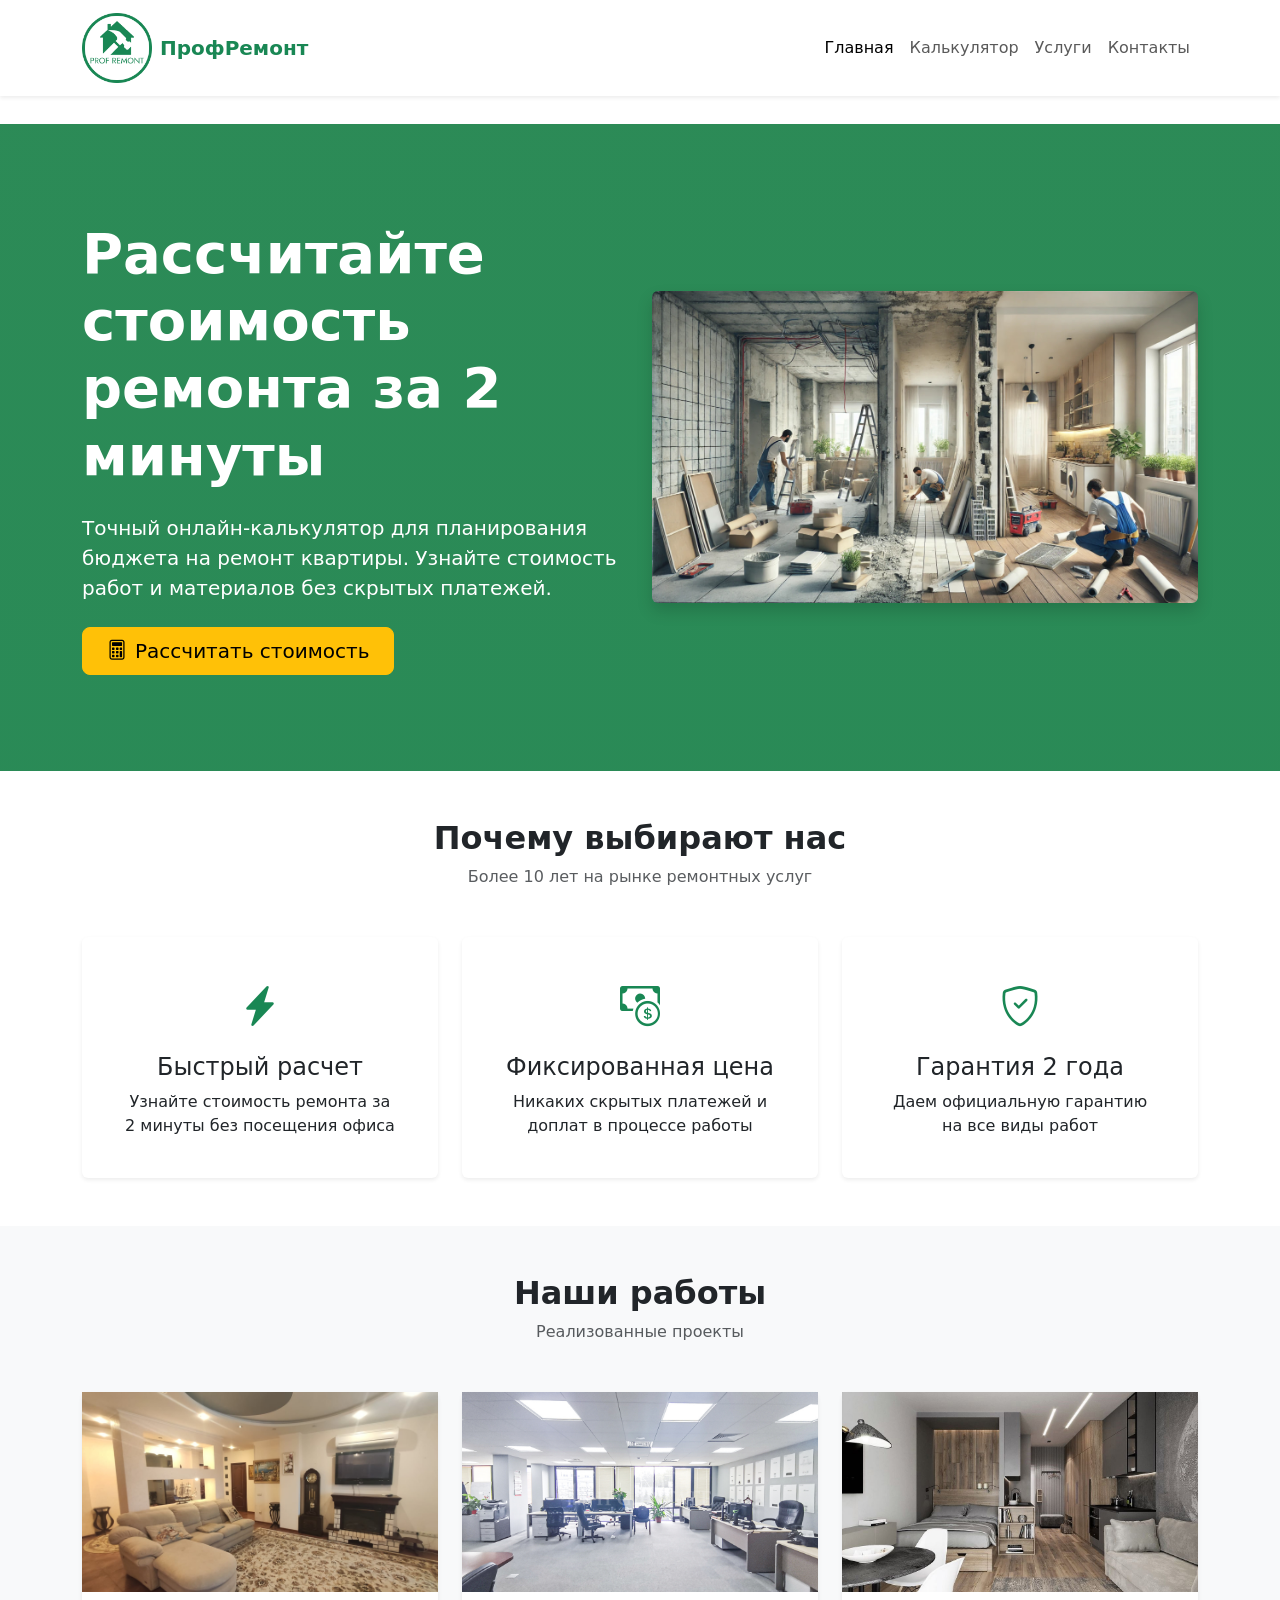
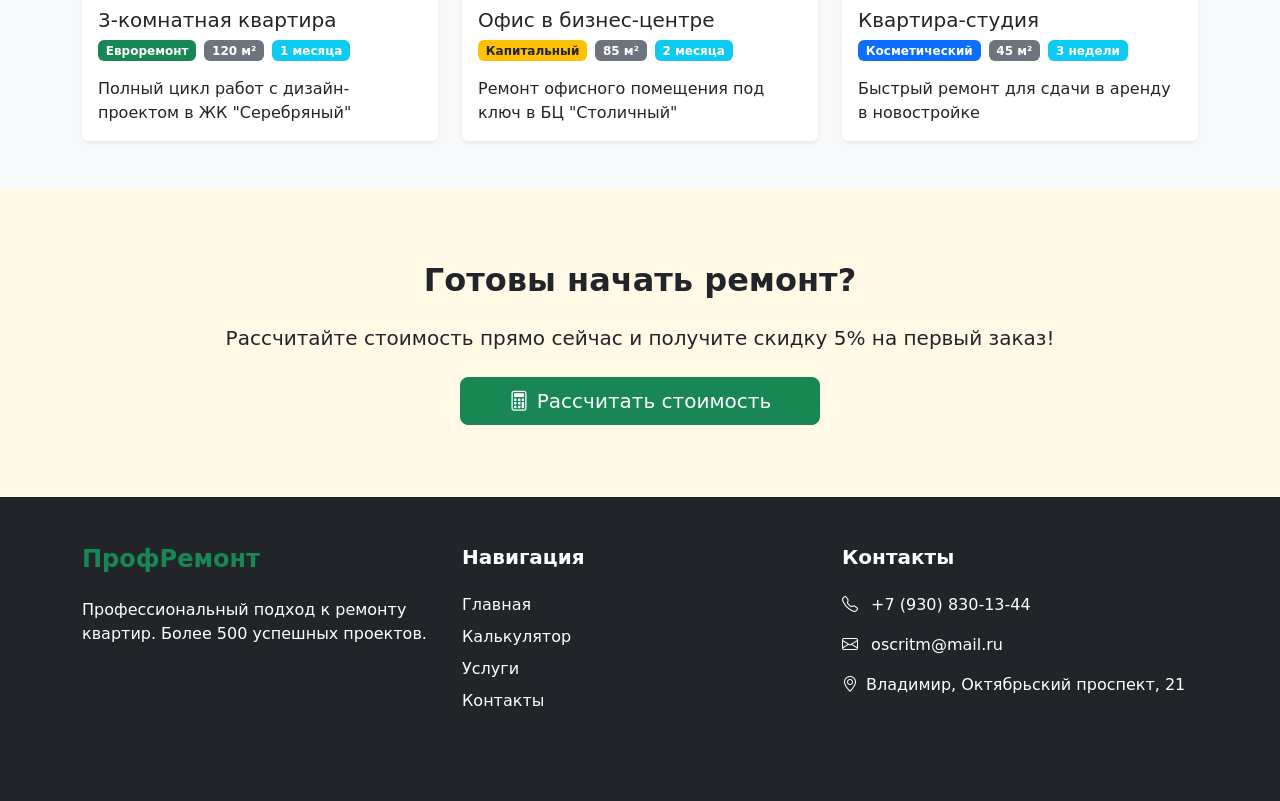
==== index.html @ 2dbbcd42 "Add files via upload" ====
<!DOCTYPE html>
<html lang="ru">
<head>
    <meta charset="UTF-8">
    <meta name="viewport" content="width=device-width, initial-scale=1.0">
    <title>ПрофРемонт - Главная</title>
    <link href="https://cdn.jsdelivr.net/npm/bootstrap@5.3.0-alpha1/dist/css/bootstrap.min.css" rel="stylesheet">
    <link rel="stylesheet" href="https://cdn.jsdelivr.net/npm/bootstrap-icons@1.10.0/font/bootstrap-icons.css">
    <link rel="stylesheet" href="style.css">
</head>
<body>
    <nav class="navbar navbar-expand-lg navbar-light bg-white shadow-sm fixed-top">
        <div class="container">
            <a class="navbar-brand fw-bold text-success d-flex align-items-center" href="index.html">
                <img src="img/logo.png" alt="ПрофРемонт" class="me-2">ПрофРемонт
            </a>
            <button class="navbar-toggler" type="button" data-bs-toggle="collapse" data-bs-target="#navbarNav">
                <span class="navbar-toggler-icon"></span>
            </button>
            <div class="collapse navbar-collapse" id="navbarNav">
                <ul class="navbar-nav ms-auto">
                    <li class="nav-item">
                        <a class="nav-link active" href="index.html">Главная</a>
                    </li>
                    <li class="nav-item">
                        <a class="nav-link" href="calculator.html">Калькулятор</a>
                    </li>
                    <li class="nav-item">
                        <a class="nav-link" href="services.html">Услуги</a>
                    </li>
                    <li class="nav-item">
                        <a class="nav-link" href="contact.html">Контакты</a>
                    </li>
                </ul>
            </div>
        </div>
    </nav>

    <section class="hero-section bg-success text-white py-5 mt-5">
        <div class="container py-5">
            <div class="row align-items-center">
                <div class="col-lg-6">
                    <h1 class="display-4 fw-bold mb-4">Рассчитайте стоимость ремонта за 2 минуты</h1>
                    <p class="lead mb-4">Точный онлайн-калькулятор для планирования бюджета на ремонт квартиры. Узнайте стоимость работ и материалов без скрытых платежей.</p>
                    <a href="calculator.html" class="btn btn-warning btn-lg px-4">
                        <i class="bi bi-calculator me-2"></i>Рассчитать стоимость
                    </a>
                </div>
                <div class="col-lg-6 text-center">
                    <img src="img/hero.jpg" alt="Ремонт квартиры" class="img-fluid rounded shadow">
                </div>
            </div>
        </div>
    </section>

    <section class="py-5">
        <div class="container">
            <div class="text-center mb-5">
                <h2 class="fw-bold">Почему выбирают нас</h2>
                <p class="text-muted">Более 10 лет на рынке ремонтных услуг</p>
            </div>
            <div class="row g-4">
                <div class="col-md-4">
                    <div class="card border-0 shadow-sm h-100 text-center p-4">
                        <div class="card-body">
                            <div class="feature-icon text-success mb-3">
                                <i class="bi bi-lightning-charge-fill fs-1"></i>
                            </div>
                            <h4 class="card-title">Быстрый расчет</h4>
                            <p class="card-text">Узнайте стоимость ремонта за 2 минуты без посещения офиса</p>
                        </div>
                    </div>
                </div>
                <div class="col-md-4">
                    <div class="card border-0 shadow-sm h-100 text-center p-4">
                        <div class="card-body">
                            <div class="feature-icon text-success mb-3">
                                <i class="bi bi-cash-coin fs-1"></i>
                            </div>
                            <h4 class="card-title">Фиксированная цена</h4>
                            <p class="card-text">Никаких скрытых платежей и доплат в процессе работы</p>
                        </div>
                    </div>
                </div>
                <div class="col-md-4">
                    <div class="card border-0 shadow-sm h-100 text-center p-4">
                        <div class="card-body">
                            <div class="feature-icon text-success mb-3">
                                <i class="bi bi-shield-check fs-1"></i>
                            </div>
                            <h4 class="card-title">Гарантия 2 года</h4>
                            <p class="card-text">Даем официальную гарантию на все виды работ</p>
                        </div>
                    </div>
                </div>
            </div>
        </div>
    </section>

    <section class="bg-light py-5">
        <div class="container">
            <div class="text-center mb-5">
                <h2 class="fw-bold">Наши работы</h2>
                <p class="text-muted">Реализованные проекты</p>
            </div>
            <div class="row g-4">
                <div class="col-md-4">
                    <div class="card h-100 border-0 shadow-sm">
                        <div class="portfolio-image">
                            <img src="img/apartment1.jpg" alt="3-комнатная квартира" class="img-fluid w-100 h-100 object-fit-cover">
                        </div>
                        <div class="card-body">
                            <h5 class="card-title">3-комнатная квартира</h5>
                            <div class="d-flex gap-2 mb-3">
                                <span class="badge bg-success">Евроремонт</span>
                                <span class="badge bg-secondary">120 м²</span>
                                <span class="badge bg-info">1 месяца</span>
                            </div>
                            <p class="card-text">Полный цикл работ с дизайн-проектом в ЖК "Серебряный"</p>
                        </div>
                    </div>
                </div>
                <div class="col-md-4">
                    <div class="card h-100 border-0 shadow-sm">
                        <div class="portfolio-image">
                            <img src="img/apartment2.jpg" alt="Офис в бизнес-центре" class="img-fluid w-100 h-100 object-fit-cover">
                        </div>
                        <div class="card-body">
                            <h5 class="card-title">Офис в бизнес-центре</h5>
                            <div class="d-flex gap-2 mb-3">
                                <span class="badge bg-warning text-dark">Капитальный</span>
                                <span class="badge bg-secondary">85 м²</span>
                                <span class="badge bg-info">2 месяца</span>
                            </div>
                            <p class="card-text">Ремонт офисного помещения под ключ в БЦ "Столичный"</p>
                        </div>
                    </div>
                </div>
                <div class="col-md-4">
                    <div class="card h-100 border-0 shadow-sm">
                        <div class="portfolio-image">
                            <img src="img/apartment3.jpg" alt="Квартира-студия" class="img-fluid w-100 h-100 object-fit-cover">
                        </div>
                        <div class="card-body">
                            <h5 class="card-title">Квартира-студия</h5>
                            <div class="d-flex gap-2 mb-3">
                                <span class="badge bg-primary">Косметический</span>
                                <span class="badge bg-secondary">45 м²</span>
                                <span class="badge bg-info">3 недели</span>
                            </div>
                            <p class="card-text">Быстрый ремонт для сдачи в аренду в новостройке</p>
                        </div>
                    </div>
                </div>
            </div>
        </div>
    </section>

    <section class="py-5 bg-warning bg-opacity-10">
        <div class="container text-center py-4">
            <h2 class="fw-bold mb-4">Готовы начать ремонт?</h2>
            <p class="lead mb-4">Рассчитайте стоимость прямо сейчас и получите скидку 5% на первый заказ!</p>
            <a href="calculator.html" class="btn btn-success btn-lg px-5">
                <i class="bi bi-calculator me-2"></i>Рассчитать стоимость
            </a>
        </div>
    </section>

    <footer class="bg-dark text-white py-5">
        <div class="container">
            <div class="row">
                <div class="col-md-4 mb-4">
                    <h4 class="fw-bold text-success mb-4">ПрофРемонт</h4>
                    <p>Профессиональный подход к ремонту квартир. Более 500 успешных проектов.</p>
                </div>
                <div class="col-md-4 mb-4">
                    <h5 class="fw-bold mb-4">Навигация</h5>
                    <ul class="list-unstyled">
                        <li class="mb-2"><a href="index.html" class="text-white text-decoration-none">Главная</a></li>
                        <li class="mb-2"><a href="calculator.html" class="text-white text-decoration-none">Калькулятор</a></li>
                        <li class="mb-2"><a href="services.html" class="text-white text-decoration-none">Услуги</a></li>
                        <li class="mb-2"><a href="contact.html" class="text-white text-decoration-none">Контакты</a></li>
                    </ul>
                </div>
                <div class="col-md-4 mb-4">
                    <h5 class="fw-bold mb-4">Контакты</h5>
                    <p>
                        <i class="bi bi-telephone me-2"></i>
                        <a href="tel:+79308301344" class="text-white text-decoration-none">+7 (930) 830-13-44</a>
                    </p>
                    <p>
                        <i class="bi bi-envelope me-2"></i>
                        <a href="mailto:oscritm@mail.ru" class="text-white text-decoration-none">oscritm@mail.ru</a>
                    </p>
                    <p><i class="bi bi-geo-alt me-2"></i>Владимир, Октябрьский проспект, 21</p>
                </div>
            </div>
        </div>
    </footer>
    <script src="https://cdn.jsdelivr.net/npm/bootstrap@5.3.0-alpha1/dist/js/bootstrap.bundle.min.js"></script>
</body>
</html>
---- style.css ----
body {
    padding-top: 76px;
}

.navbar-brand img {
    height: 70px;
    width: auto;
    transition: transform 0.3s ease;
}

.navbar-brand img:hover {
    transform: scale(1.05);
}

.hero-section {
    background: linear-gradient(rgba(46, 139, 87, 0.9), rgba(46, 139, 87, 0.8));
}

.calculator-steps {
    display: flex;
    justify-content: space-between;
    position: relative;
}

.calculator-steps:before {
    content: '';
    position: absolute;
    top: 50%;
    left: 0;
    right: 0;
    height: 2px;
    background-color: #dee2e6;
    z-index: 1;
}

.step {
    position: relative;
    z-index: 2;
    background-color: #f8f9fa;
    padding: 10px 15px;
    border-radius: 20px;
    text-align: center;
    cursor: pointer;
    transition: all 0.3s;
    min-width: 120px;
}

.step.active {
    background-color: #2E8B57;
    color: white;
    font-weight: bold;
}

.form-step {
    display: none;
}

.form-step.active {
    display: block;
}

.portfolio-image {
    height: 200px;
    overflow: hidden;
}

.portfolio-image img {
    object-fit: cover;
    width: 100%;
    height: 100%;
    transition: transform 0.3s ease;
}

.portfolio-image:hover img {
    transform: scale(1.05);
}

.process-step {
    width: 80px;
    height: 80px;
    display: flex;
    align-items: center;
    justify-content: center;
    margin: 0 auto 20px;
    font-weight: bold;
}

.contact-icon {
    width: 50px;
    height: 50px;
    display: flex;
    align-items: center;
    justify-content: center;
}

.map-placeholder {
    min-height: 300px;
    display: flex;
    flex-direction: column;
    align-items: center;
    justify-content: center;
}

.feature-icon {
    color: #2E8B57;
}

.map-container {
    border-radius: 8px;
    overflow: hidden;
}

.object-fit-cover {
    object-fit: cover;
}

footer a.text-white:hover {
    color: #90EE90 !important;
    transition: color 0.3s ease;
}

@media (max-width: 768px) {
    .step {
        min-width: auto;
        padding: 8px 12px;
        font-size: 0.9rem;
    }
    
    .hero-section {
        padding-top: 2rem;
        padding-bottom: 2rem;
    }

    .navbar-brand img {
        height: 32px;
    }
    
    .display-4 {
        font-size: 2rem;
    }
    
    .lead {
        font-size: 1rem;
    }
}

@media (max-width: 576px) {
    .step {
        padding: 6px 8px;
        font-size: 0.8rem;
    }
    
    body {
        padding-top: 66px;
    }
}
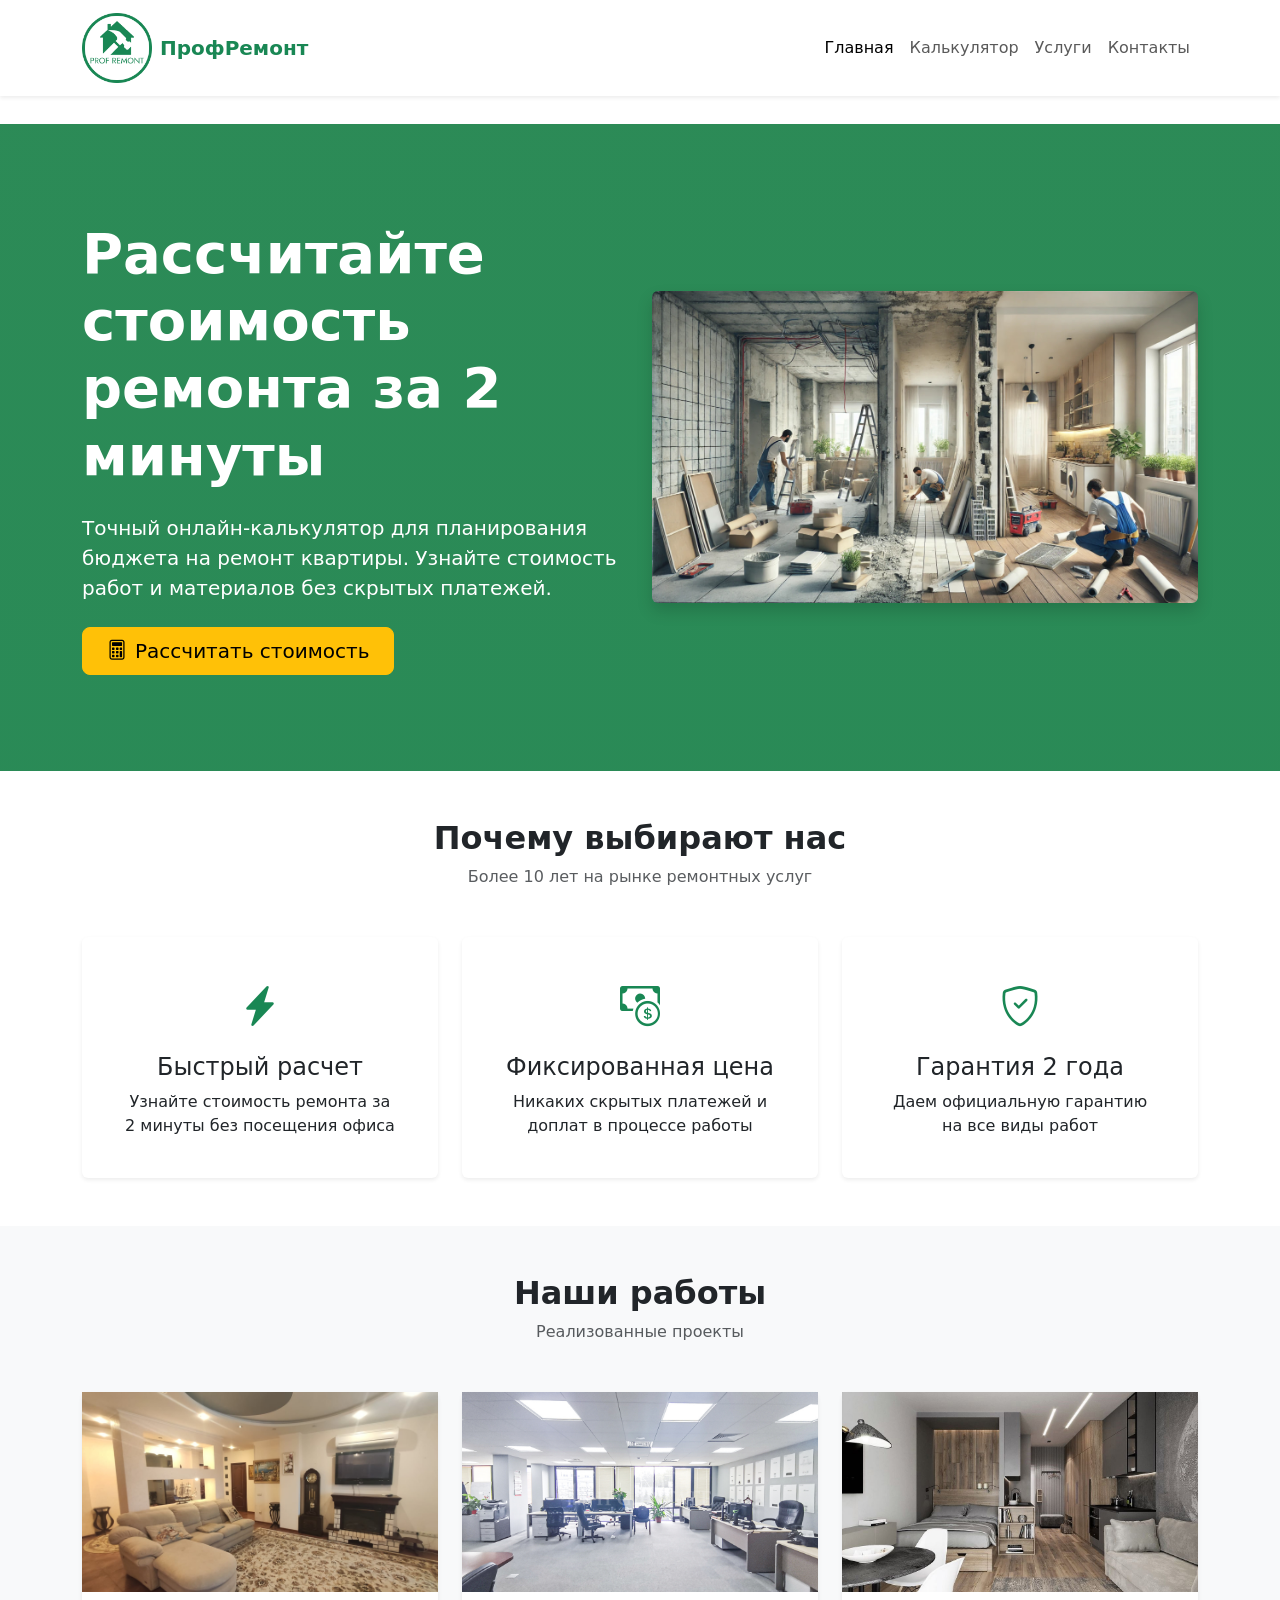
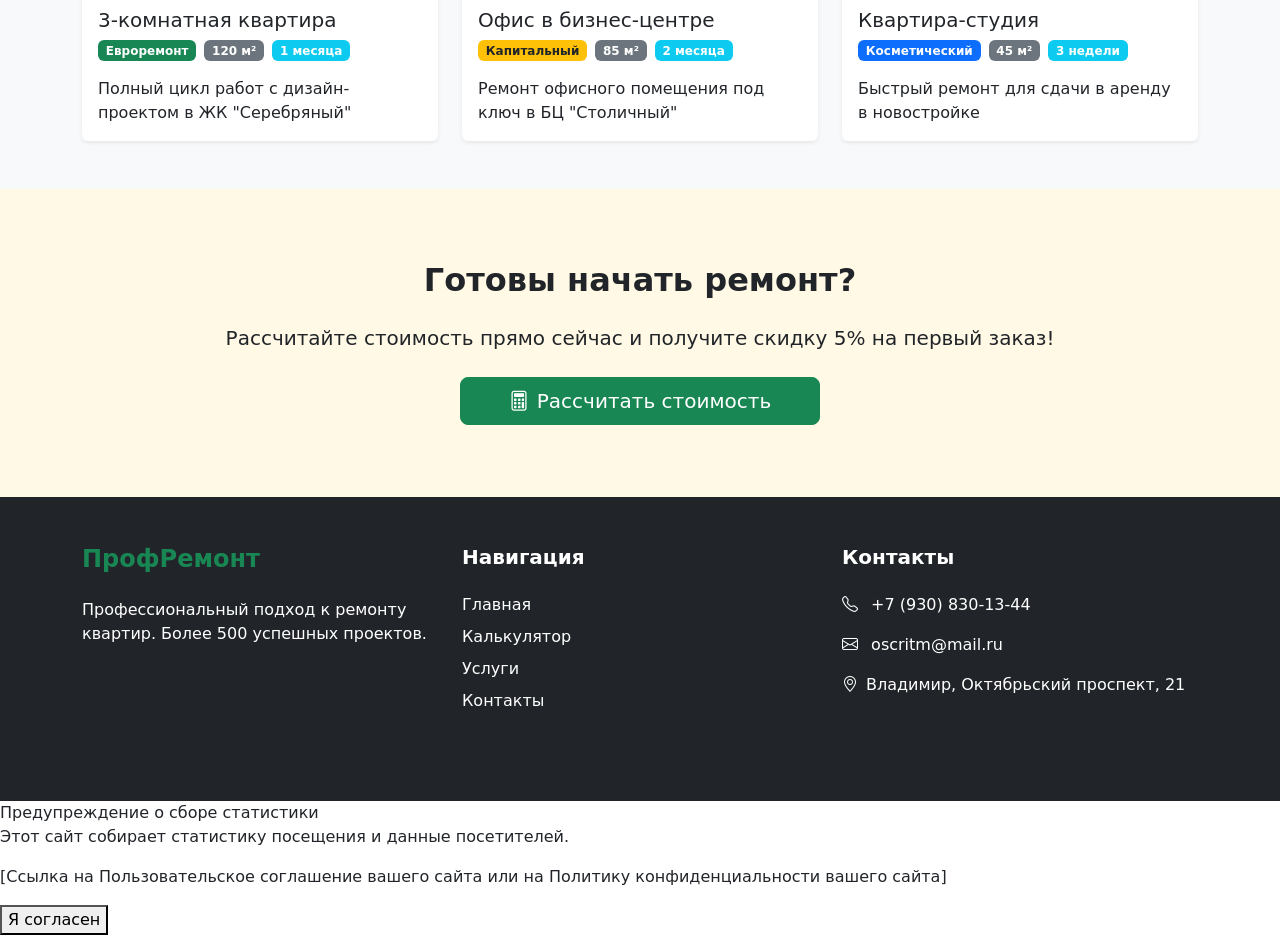
==== commit 3cd29fac: "Update index.html" ====
--- a/index.html
+++ b/index.html
@@ -7,6 +7,17 @@
     <link href="https://cdn.jsdelivr.net/npm/bootstrap@5.3.0-alpha1/dist/css/bootstrap.min.css" rel="stylesheet">
     <link rel="stylesheet" href="https://cdn.jsdelivr.net/npm/bootstrap-icons@1.10.0/font/bootstrap-icons.css">
     <link rel="stylesheet" href="style.css">
+    <script type="text/javascript">
+        (function(m,e,t,r,i,k,a){
+            m[i]=m[i]||function(){(m[i].a=m[i].a||[]).push(arguments)};
+            m[i].l=1*new Date();
+            for (var j = 0; j < document.scripts.length; j++) {if (document.scripts[j].src === r) { return; }}
+            k=e.createElement(t),a=e.getElementsByTagName(t)[0],k.async=1,k.src=r,a.parentNode.insertBefore(k,a)
+        })(window, document,'script','https://mc.yandex.ru/metrika/tag.js?id=108207566', 'ym');
+
+        ym(108207566, 'init', {ssr:true, webvisor:true, clickmap:true, ecommerce:"dataLayer", referrer: document.referrer, url: location.href, accurateTrackBounce:true, trackLinks:true});
+    </script>
+    <noscript><div><img src="https://mc.yandex.ru/watch/108207566" style="position:absolute; left:-9999px;" alt="" /></div></noscript>
 </head>
 <body>
     <nav class="navbar navbar-expand-lg navbar-light bg-white shadow-sm fixed-top">
@@ -198,5 +209,67 @@
         </div>
     </footer>
     <script src="https://cdn.jsdelivr.net/npm/bootstrap@5.3.0-alpha1/dist/js/bootstrap.bundle.min.js"></script>
+    <div class="cookie-notification cookie-notification_hidden_yes">
+        <div class="cookie-notification__header">Предупреждение о сборе статистики</div>
+        <div class="cookie-notification__body">
+       <p>Этот сайт собирает статистику посещения и данные посетителей.</p>
+       <p>[Ссылка на Пользовательское соглашение вашего сайта или на Политику конфиденциальности вашего сайта]</p>
+        </div>
+        <div class="cookie-notification__buttons">
+            <button class="cookie-notification__button" id="yes">Я согласен</button>
+        </div>
+    </div>
+    <script type="text/javascript">
+        var messageElement = document.querySelector('.cookie-notification');
+        // Если нет cookies, то показываем плашку
+        if (!Cookies.get('agreement')) {
+            showMessage();
+        } else {
+            initCounter();
+        }
+        // Загружаем сам код счетчика сразу
+        (function(m,e,t,r,i,k,a){m[i]=m[i]||function(){(m[i].a=m[i].a||[]).push(arguments)};
+        m[i].l=1*new Date();k=e.createElement(t),a=e.getElementsByTagName(t)[0],k.async=1,k.src=r,a.parentNode.insertBefore(k,a)})
+        (window, document,'script','https://mc.yandex.ru/metrika/tag.js', 'ym')
+        // Функция добавляет класс к DOM-элементу. Вы можете использовать библиотеку jQuery или другой фреймворк
+        function addClass (o, c) {
+            var re = new RegExp("(^|\\s)" + c + "(\\s|$)", "g");
+            if (!o || re.test(o.className)) {
+                return;
+            }
+            o.className = (o.className + " " + c).replace(/\s+/g, " ").replace(/(^ | $)/g, "");
+        }
+        // Функция удаляет класс из DOM-элемента. Вы можете использовать библиотеку jQuery или другой фреймворк
+        function removeClass (o, c) {
+            var re = new RegExp('(^|\\s)' + c + '(\\s|$)', 'g');
+            if (!o) {
+                return;
+            }
+            o.className = o.className.replace(re, '$1').replace(/\s+/g, ' ').replace(/(^ | $)/g, '');
+        }
+        // Функция, которая прячет предупреждение
+        function hideMessage () {
+            addClass(messageElement, 'cookie-notification_hidden_yes');
+        }
+        // Функция, которая показывает предупреждение
+        function showMessage () {
+            removeClass(messageElement, 'cookie-notification_hidden_yes');
+        }
+        function saveAnswer () {
+            // Прячем предупреждение
+            hideMessage();
+
+            // Ставим cookies
+            Cookies.set('agreement', '1');
+        }
+        function initCounter () {
+            ym(XXXX, 'init', {});
+            saveAnswer();
+        }
+        // Нажатие кнопки "Я согласен"
+        document.querySelector('#yes').addEventListener('click', function () {
+            initCounter();
+        });
+    </script>
 </body>
-</html>+</html>
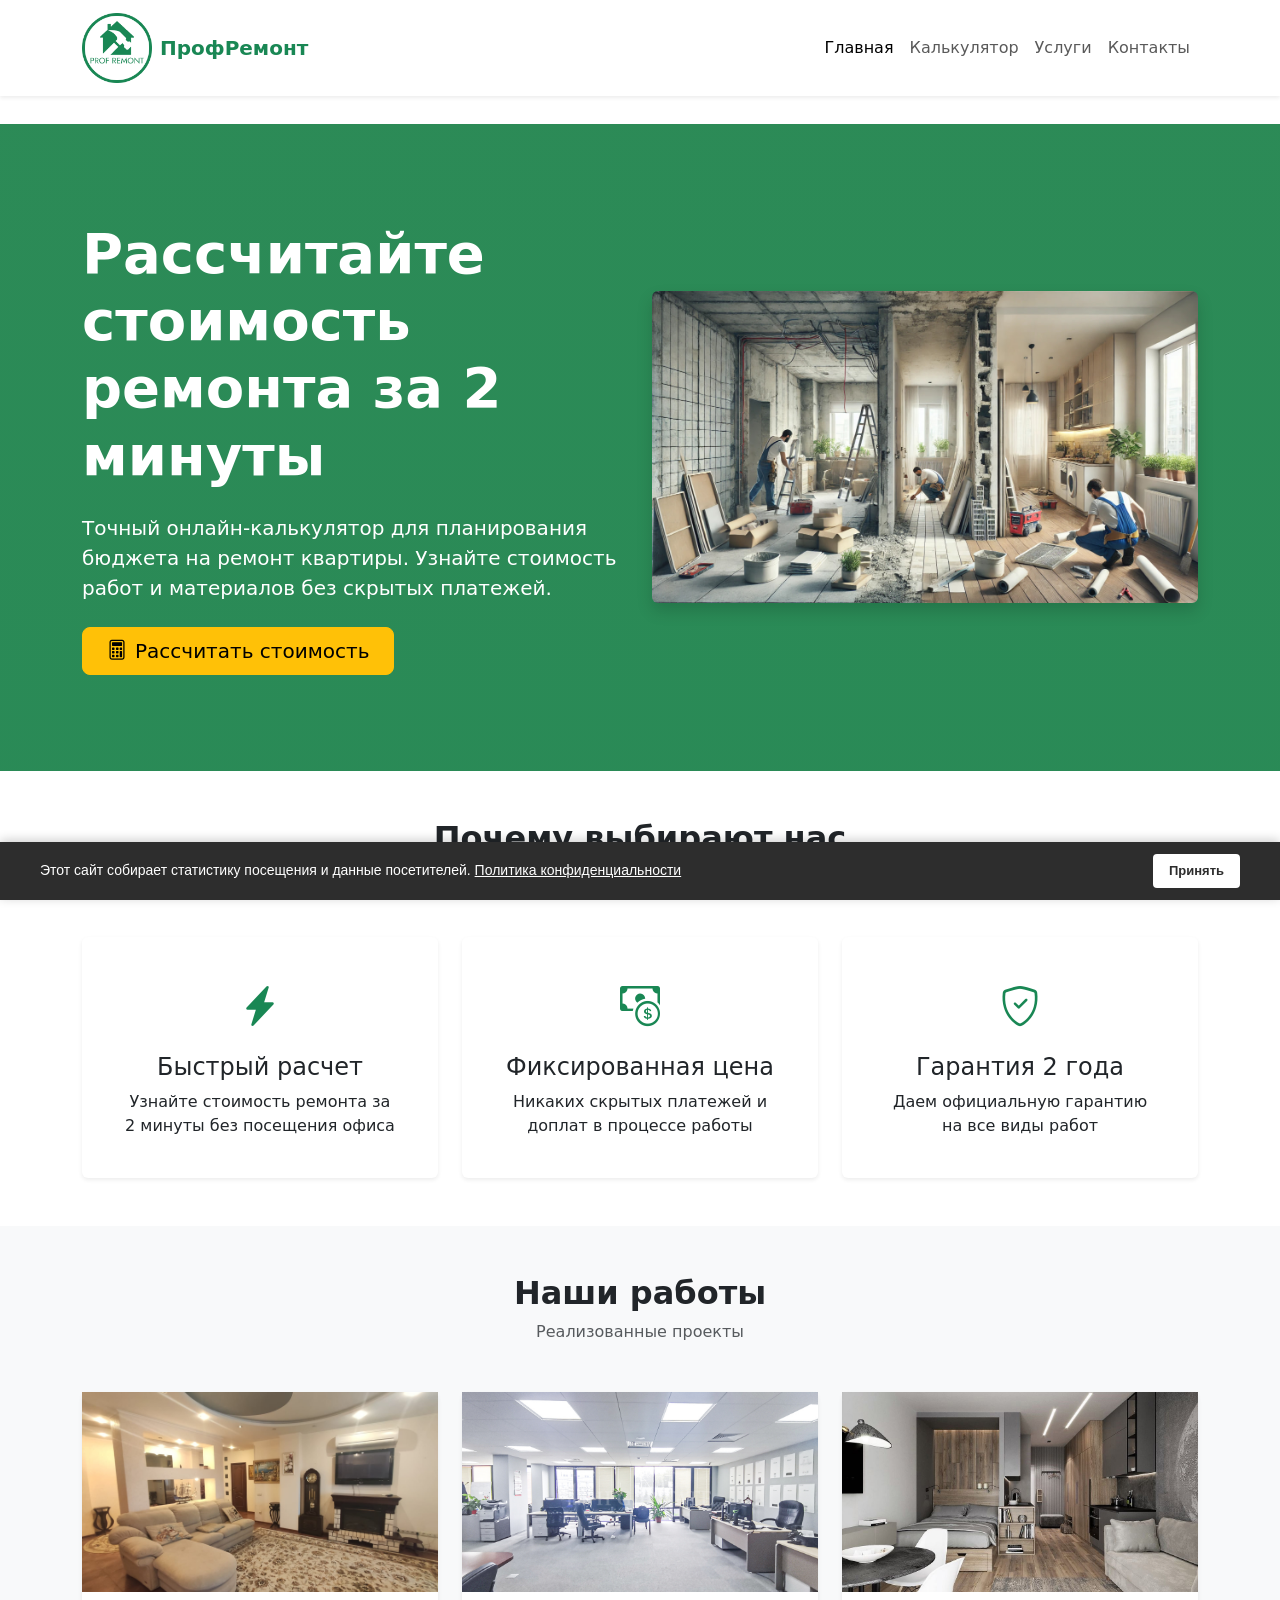
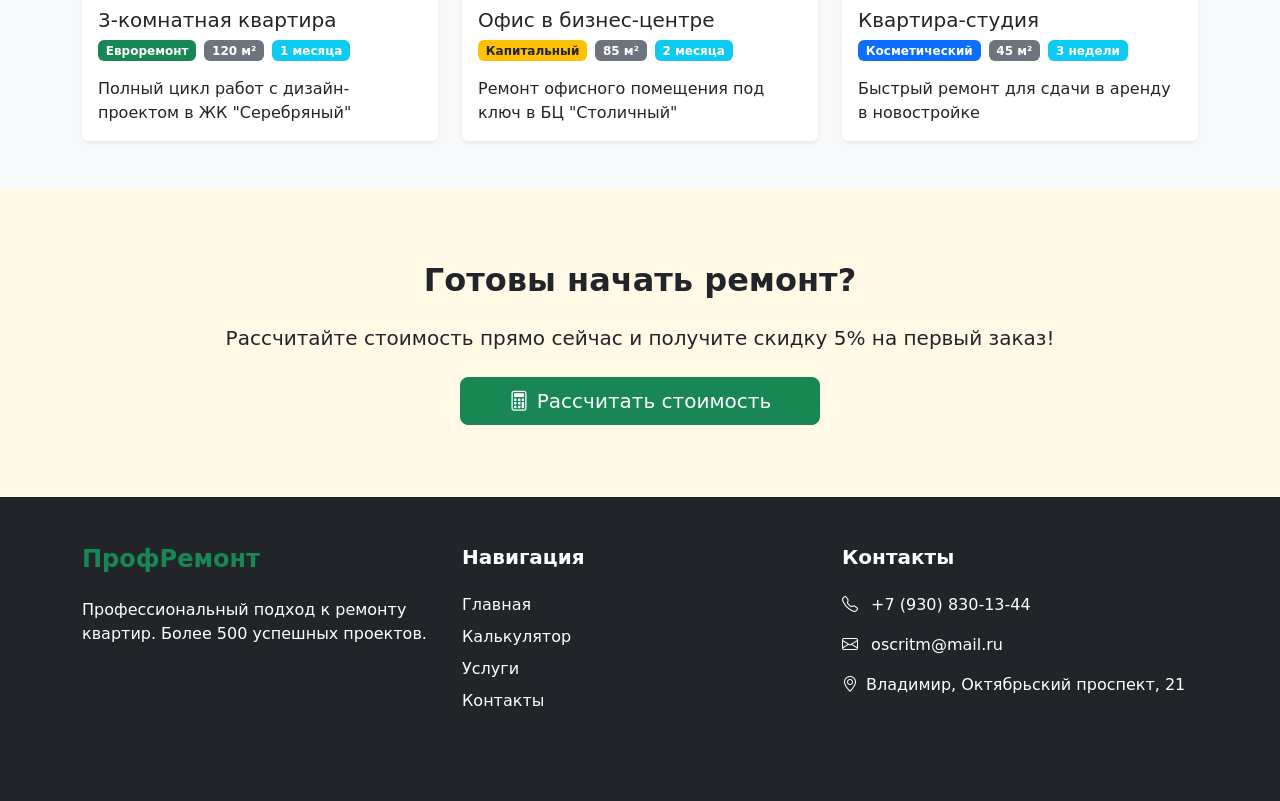
==== commit 6dd4b3fd: "Update index.html" ====
--- a/index.html
+++ b/index.html
@@ -209,67 +209,37 @@
         </div>
     </footer>
     <script src="https://cdn.jsdelivr.net/npm/bootstrap@5.3.0-alpha1/dist/js/bootstrap.bundle.min.js"></script>
-    <div class="cookie-notification cookie-notification_hidden_yes">
-        <div class="cookie-notification__header">Предупреждение о сборе статистики</div>
-        <div class="cookie-notification__body">
-       <p>Этот сайт собирает статистику посещения и данные посетителей.</p>
-       <p>[Ссылка на Пользовательское соглашение вашего сайта или на Политику конфиденциальности вашего сайта]</p>
-        </div>
-        <div class="cookie-notification__buttons">
-            <button class="cookie-notification__button" id="yes">Я согласен</button>
-        </div>
-    </div>
-    <script type="text/javascript">
-        var messageElement = document.querySelector('.cookie-notification');
-        // Если нет cookies, то показываем плашку
-        if (!Cookies.get('agreement')) {
-            showMessage();
-        } else {
-            initCounter();
-        }
-        // Загружаем сам код счетчика сразу
-        (function(m,e,t,r,i,k,a){m[i]=m[i]||function(){(m[i].a=m[i].a||[]).push(arguments)};
-        m[i].l=1*new Date();k=e.createElement(t),a=e.getElementsByTagName(t)[0],k.async=1,k.src=r,a.parentNode.insertBefore(k,a)})
-        (window, document,'script','https://mc.yandex.ru/metrika/tag.js', 'ym')
-        // Функция добавляет класс к DOM-элементу. Вы можете использовать библиотеку jQuery или другой фреймворк
-        function addClass (o, c) {
-            var re = new RegExp("(^|\\s)" + c + "(\\s|$)", "g");
-            if (!o || re.test(o.className)) {
-                return;
-            }
-            o.className = (o.className + " " + c).replace(/\s+/g, " ").replace(/(^ | $)/g, "");
-        }
-        // Функция удаляет класс из DOM-элемента. Вы можете использовать библиотеку jQuery или другой фреймворк
-        function removeClass (o, c) {
-            var re = new RegExp('(^|\\s)' + c + '(\\s|$)', 'g');
-            if (!o) {
-                return;
-            }
-            o.className = o.className.replace(re, '$1').replace(/\s+/g, ' ').replace(/(^ | $)/g, '');
-        }
-        // Функция, которая прячет предупреждение
-        function hideMessage () {
-            addClass(messageElement, 'cookie-notification_hidden_yes');
-        }
-        // Функция, которая показывает предупреждение
-        function showMessage () {
-            removeClass(messageElement, 'cookie-notification_hidden_yes');
-        }
-        function saveAnswer () {
-            // Прячем предупреждение
-            hideMessage();
-
-            // Ставим cookies
-            Cookies.set('agreement', '1');
-        }
-        function initCounter () {
-            ym(XXXX, 'init', {});
-            saveAnswer();
-        }
-        // Нажатие кнопки "Я согласен"
-        document.querySelector('#yes').addEventListener('click', function () {
-            initCounter();
-        });
-    </script>
+    <div id="ym-notification" style="position:fixed;bottom:0;left:0;right:0;background:#2d2d2d;color:#fff;padding:12px 20px;font-family:Arial,sans-serif;font-size:14px;line-height:1.4;z-index:9999;display:none;box-shadow:0-2px 10px rgba(0,0,0,0.2);">
+            <div style="max-width:1200px;margin:0 auto;display:flex;align-items:center;justify-content:space-between;flex-wrap:wrap;gap:10px;">
+                <div style="flex:1;min-width:200px;">
+                    Этот сайт собирает статистику посещения и данные посетителей. 
+                    <a href="privacy-policy.html" style="color:#fff;text-decoration:underline;font-weight:500;">Политика конфиденциальности</a>
+                </div>
+                <button id="ym-accept" style="background:#fff;color:#2d2d2d;border:none;padding:8px 16px;border-radius:4px;cursor:pointer;font-weight:600;font-size:13px;transition:background 0.2s;">
+                    Принять
+                </button>
+            </div>
+        </div>
+        <script>
+            (function() {
+                var notification = document.getElementById('ym-notification');
+                var acceptBtn = document.getElementById('ym-accept');
+        
+                if (!localStorage.getItem('ymConsent')) {
+                    setTimeout(function() {
+                        notification.style.display = 'block';
+                    }, 1000);
+                }
+        
+                acceptBtn.addEventListener('click', function() {
+                    localStorage.setItem('ymConsent', 'true');
+                    notification.style.opacity = '0';
+                    notification.style.transition = 'opacity 0.3s';
+                    setTimeout(function() {
+                        notification.style.display = 'none';
+                    }, 300);
+                });
+            })();
+        </script>
 </body>
 </html>
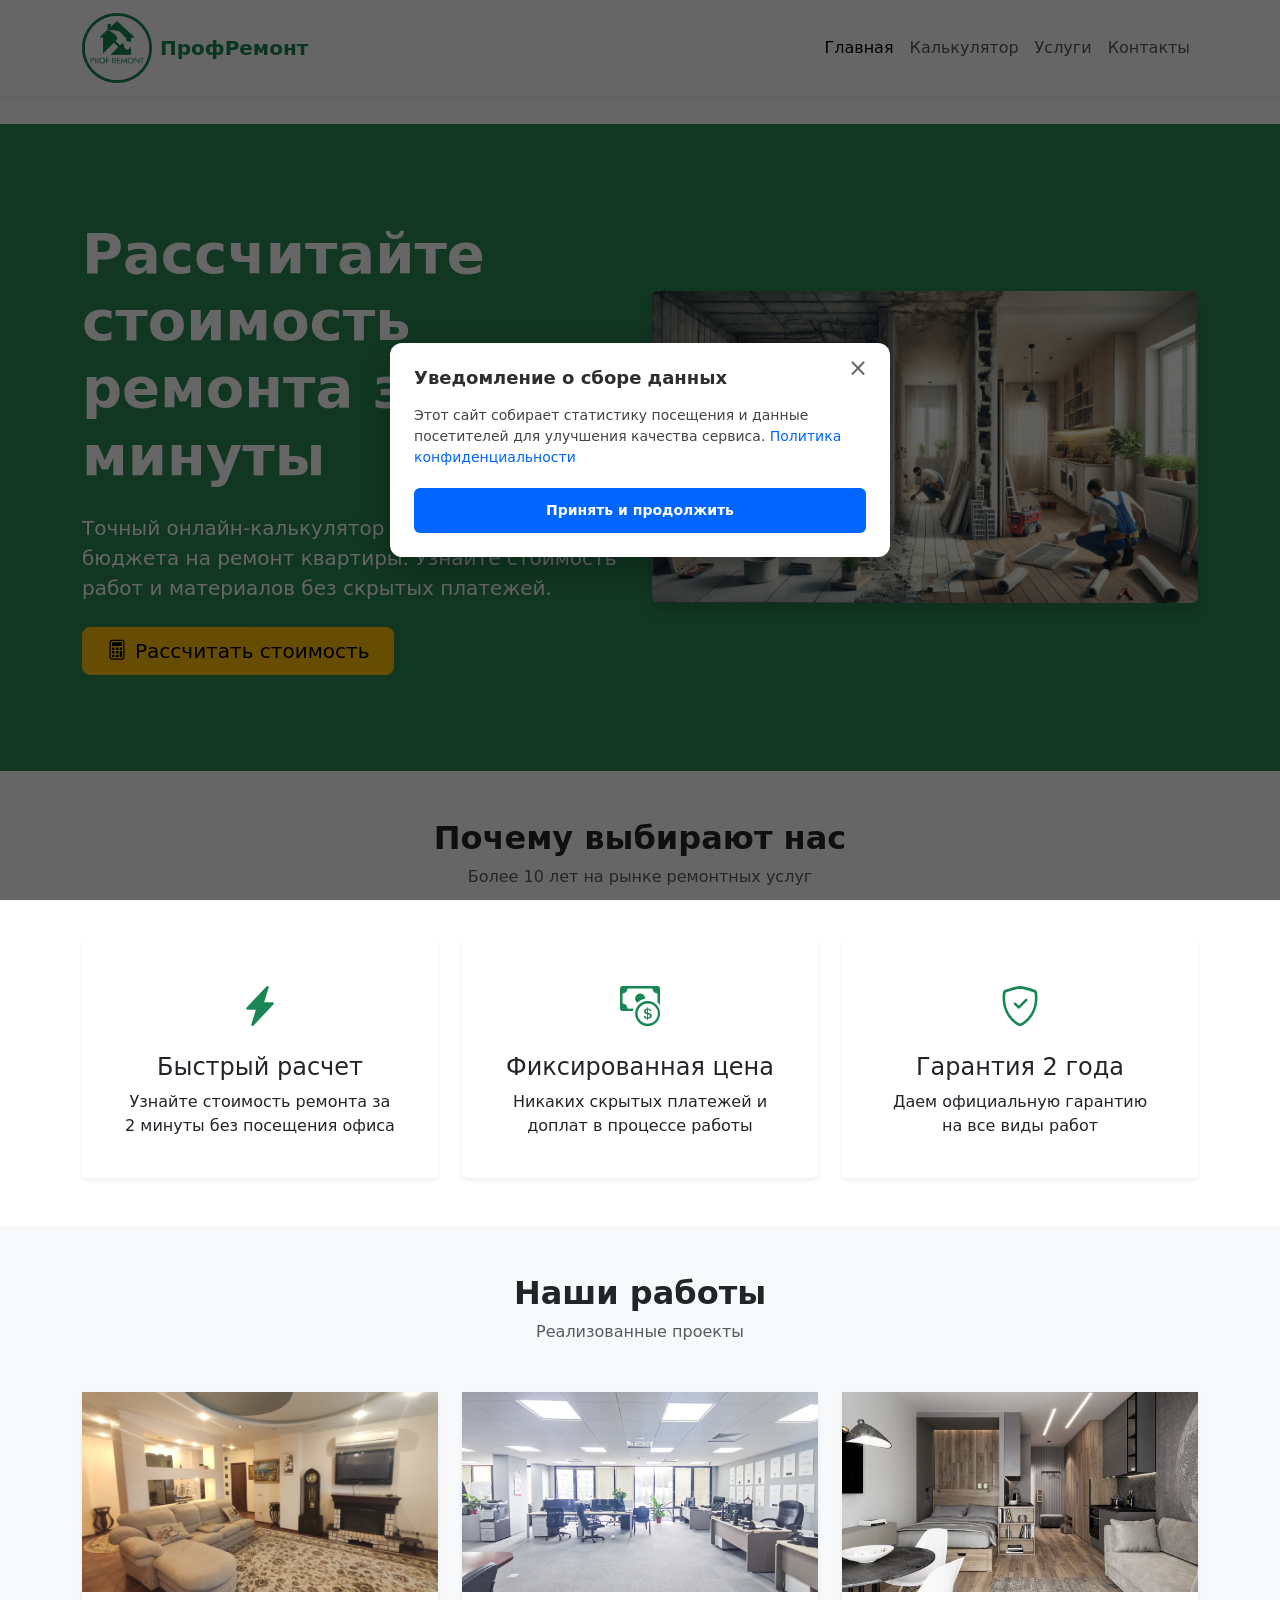
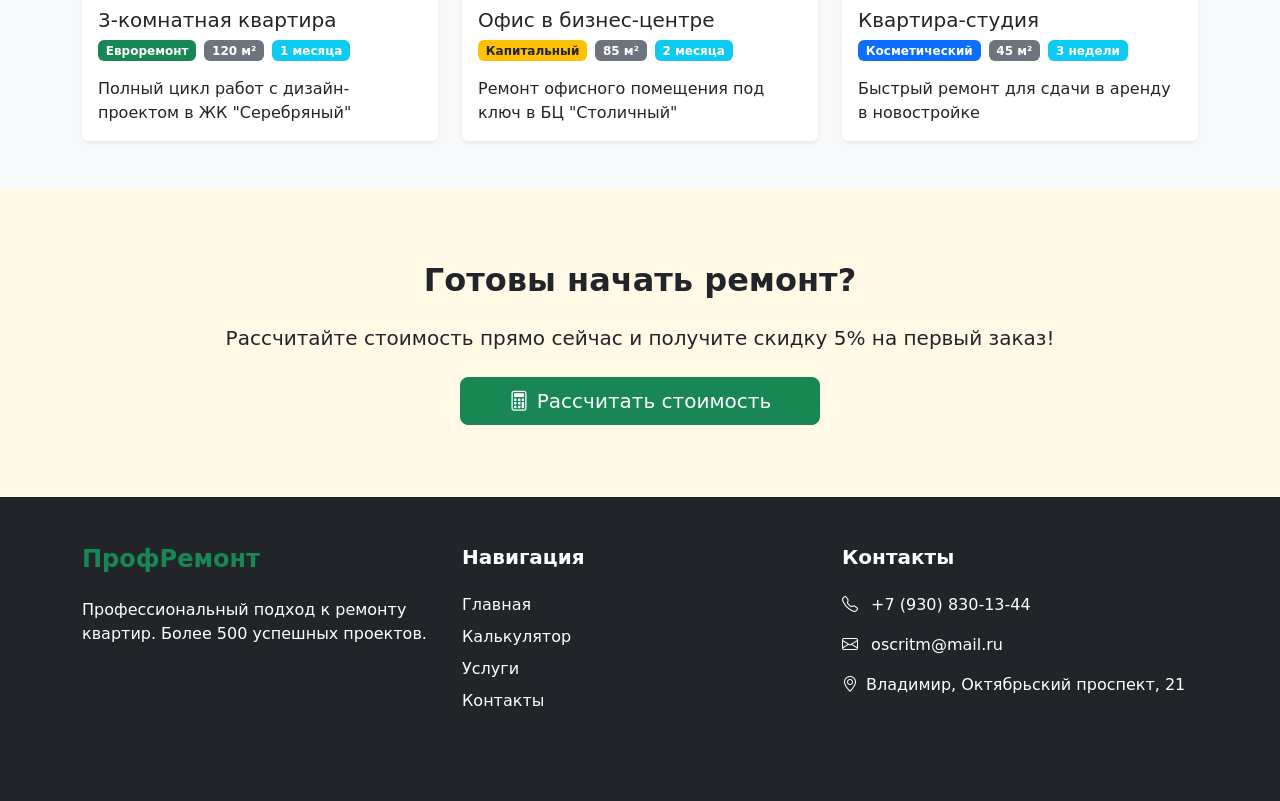
==== commit f6064d90: "Update index.html" ====
--- a/index.html
+++ b/index.html
@@ -53,7 +53,7 @@
                 <div class="col-lg-6">
                     <h1 class="display-4 fw-bold mb-4">Рассчитайте стоимость ремонта за 2 минуты</h1>
                     <p class="lead mb-4">Точный онлайн-калькулятор для планирования бюджета на ремонт квартиры. Узнайте стоимость работ и материалов без скрытых платежей.</p>
-                    <a href="calculator.html" class="btn btn-warning btn-lg px-4">
+                    <a href="calculator.html" class="btn btn-warning btn-lg px-4" onclick="ym(108207566, 'reachGoal', 'CALC_BUTTON_CLICK');">
                         <i class="bi bi-calculator me-2"></i>Рассчитать стоимость
                     </a>
                 </div>
@@ -209,37 +209,72 @@
         </div>
     </footer>
     <script src="https://cdn.jsdelivr.net/npm/bootstrap@5.3.0-alpha1/dist/js/bootstrap.bundle.min.js"></script>
-    <div id="ym-notification" style="position:fixed;bottom:0;left:0;right:0;background:#2d2d2d;color:#fff;padding:12px 20px;font-family:Arial,sans-serif;font-size:14px;line-height:1.4;z-index:9999;display:none;box-shadow:0-2px 10px rgba(0,0,0,0.2);">
-            <div style="max-width:1200px;margin:0 auto;display:flex;align-items:center;justify-content:space-between;flex-wrap:wrap;gap:10px;">
-                <div style="flex:1;min-width:200px;">
-                    Этот сайт собирает статистику посещения и данные посетителей. 
-                    <a href="privacy-policy.html" style="color:#fff;text-decoration:underline;font-weight:500;">Политика конфиденциальности</a>
-                </div>
-                <button id="ym-accept" style="background:#fff;color:#2d2d2d;border:none;padding:8px 16px;border-radius:4px;cursor:pointer;font-weight:600;font-size:13px;transition:background 0.2s;">
-                    Принять
-                </button>
-            </div>
-        </div>
-        <script>
-            (function() {
-                var notification = document.getElementById('ym-notification');
-                var acceptBtn = document.getElementById('ym-accept');
-        
-                if (!localStorage.getItem('ymConsent')) {
-                    setTimeout(function() {
-                        notification.style.display = 'block';
-                    }, 1000);
-                }
-        
-                acceptBtn.addEventListener('click', function() {
-                    localStorage.setItem('ymConsent', 'true');
-                    notification.style.opacity = '0';
-                    notification.style.transition = 'opacity 0.3s';
-                    setTimeout(function() {
-                        notification.style.display = 'none';
-                    }, 300);
-                });
-            })();
-        </script>
+    <!-- Модальное окно уведомления о сборе данных -->
+<div id="stats-modal-overlay" style="position:fixed;top:0;left:0;width:100%;height:100%;background:rgba(0,0,0,0.6);z-index:10000;display:none;justify-content:center;align-items:center;padding:20px;box-sizing:border-box;">
+    <div id="stats-modal" style="background:#fff;border-radius:12px;max-width:500px;width:100%;padding:24px;box-shadow:0 10px 40px rgba(0,0,0,0.3);position:relative;animation:modalFadeIn 0.3s ease;">
+        <button id="stats-modal-close" style="position:absolute;top:12px;right:16px;background:none;border:none;font-size:24px;color:#666;cursor:pointer;line-height:1;">&times;</button>
+        <h3 style="margin:0 0 16px 0;color:#2d2d2d;font-size:18px;font-weight:600;">Уведомление о сборе данных</h3>
+        <p style="margin:0 0 20px 0;color:#444;font-size:14px;line-height:1.5;">
+            Этот сайт собирает статистику посещения и данные посетителей для улучшения качества сервиса. 
+            <a href="privacy-policy.html" style="color:#06f;text-decoration:none;font-weight:500;">Политика конфиденциальности</a>
+        </p>
+        <button id="stats-modal-accept" style="width:100%;background:#06f;color:#fff;border:none;padding:12px 20px;border-radius:6px;font-size:14px;font-weight:600;cursor:pointer;transition:background 0.2s;">
+            Принять и продолжить
+        </button>
+    </div>
+</div>
+<style>
+    @keyframes modalFadeIn {
+        from { opacity: 0; transform: translateY(-20px); }
+        to { opacity: 1; transform: translateY(0); }
+    }
+    #stats-modal-accept:hover { background: #0556d4; }
+    #stats-modal-close:hover { color: #333; }
+</style>
+<script>
+    (function() {
+        var overlay = document.getElementById('stats-modal-overlay');
+        var closeBtn = document.getElementById('stats-modal-close');
+        var acceptBtn = document.getElementById('stats-modal-accept');
+        
+        // Показываем модальное окно, если пользователь ещё не давал согласие
+        if (!localStorage.getItem('statsConsent')) {
+            setTimeout(function() {
+                overlay.style.display = 'flex';
+                document.body.style.overflow = 'hidden'; // Блокируем прокрутку фона
+            }, 500);
+        }
+        
+        // Функция закрытия окна
+        function closeModal() {
+            overlay.style.opacity = '0';
+            overlay.style.transition = 'opacity 0.2s';
+            setTimeout(function() {
+                overlay.style.display = 'none';
+                overlay.style.opacity = '1';
+                document.body.style.overflow = '';
+            }, 200);
+        }
+        
+        // Обработчики событий
+        acceptBtn.addEventListener('click', function() {
+            localStorage.setItem('statsConsent', 'true');
+            closeModal();
+        });
+        
+        closeBtn.addEventListener('click', function() {
+            localStorage.setItem('statsConsent', 'true');
+            closeModal();
+        });
+        
+        // Закрытие по клику на затемнённый фон
+        overlay.addEventListener('click', function(e) {
+            if (e.target === overlay) {
+                localStorage.setItem('statsConsent', 'true');
+                closeModal();
+            }
+        });
+    })();
+</script>
 </body>
 </html>
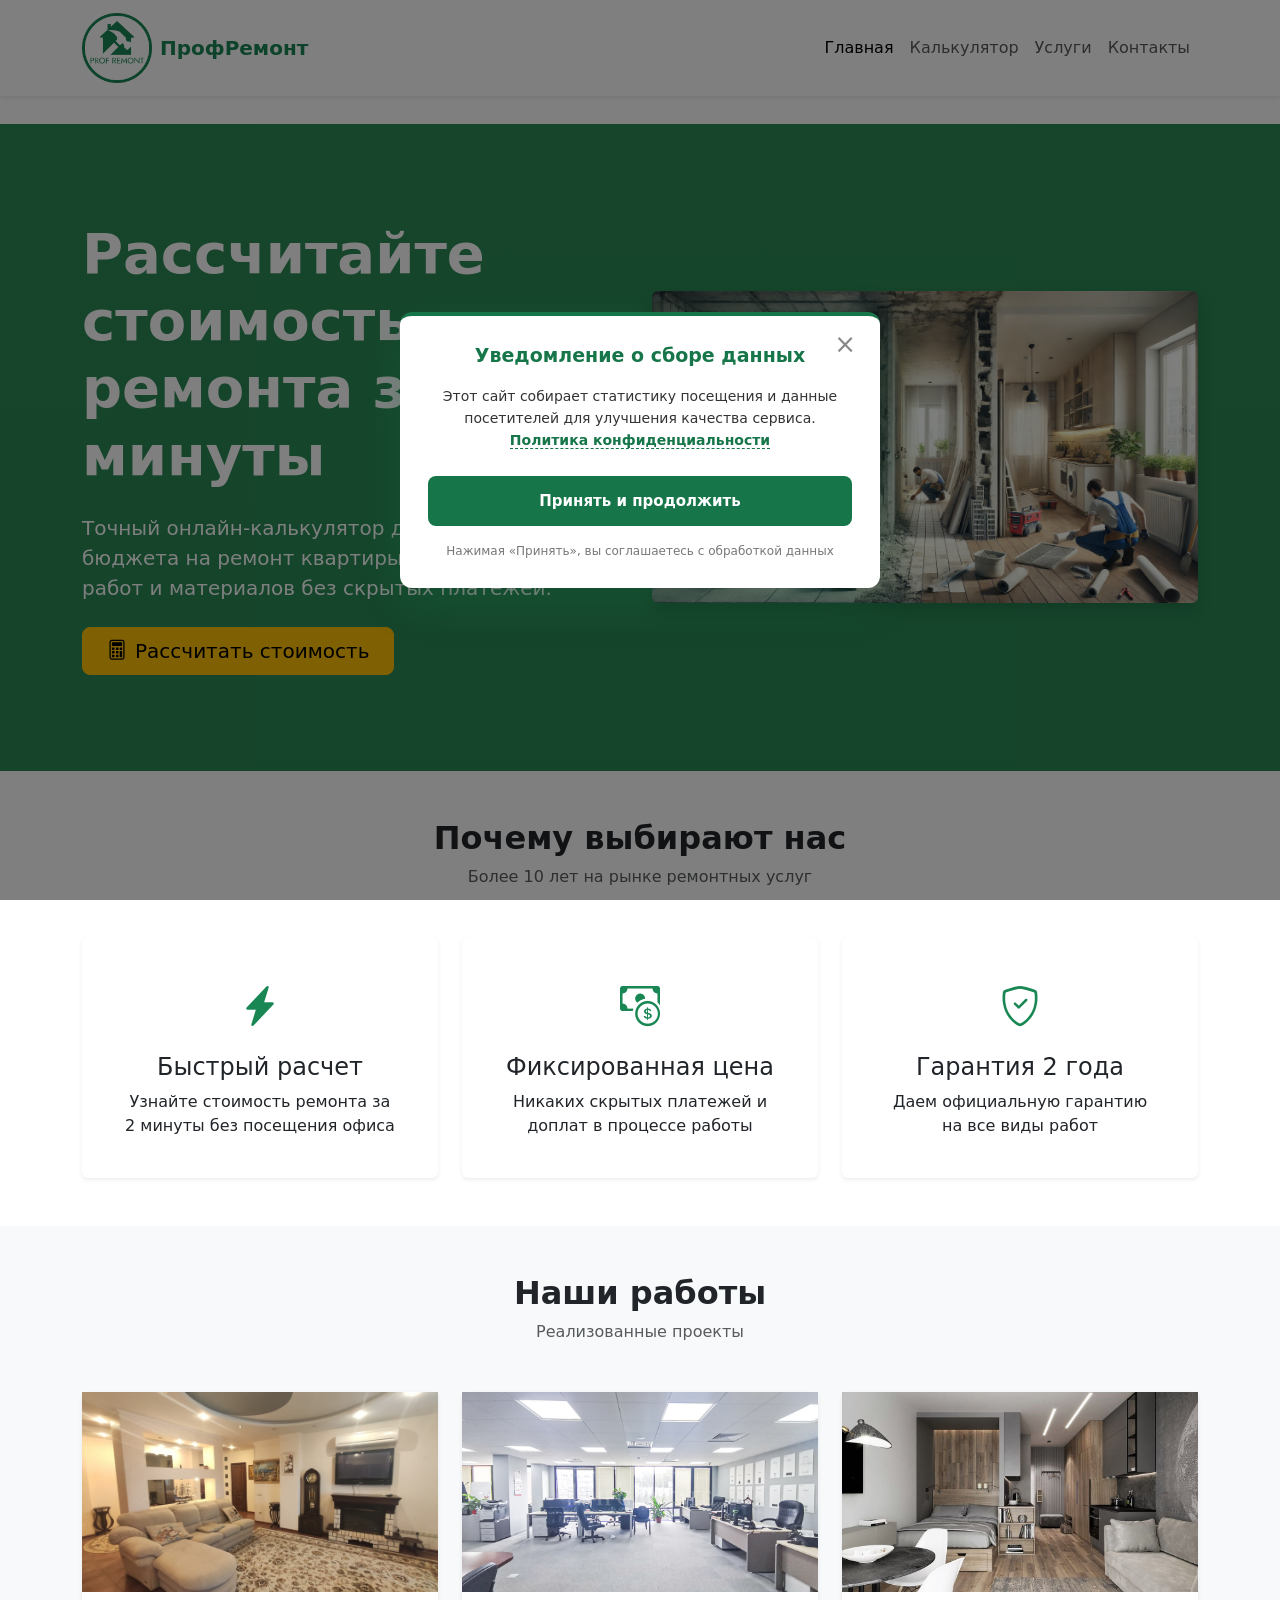
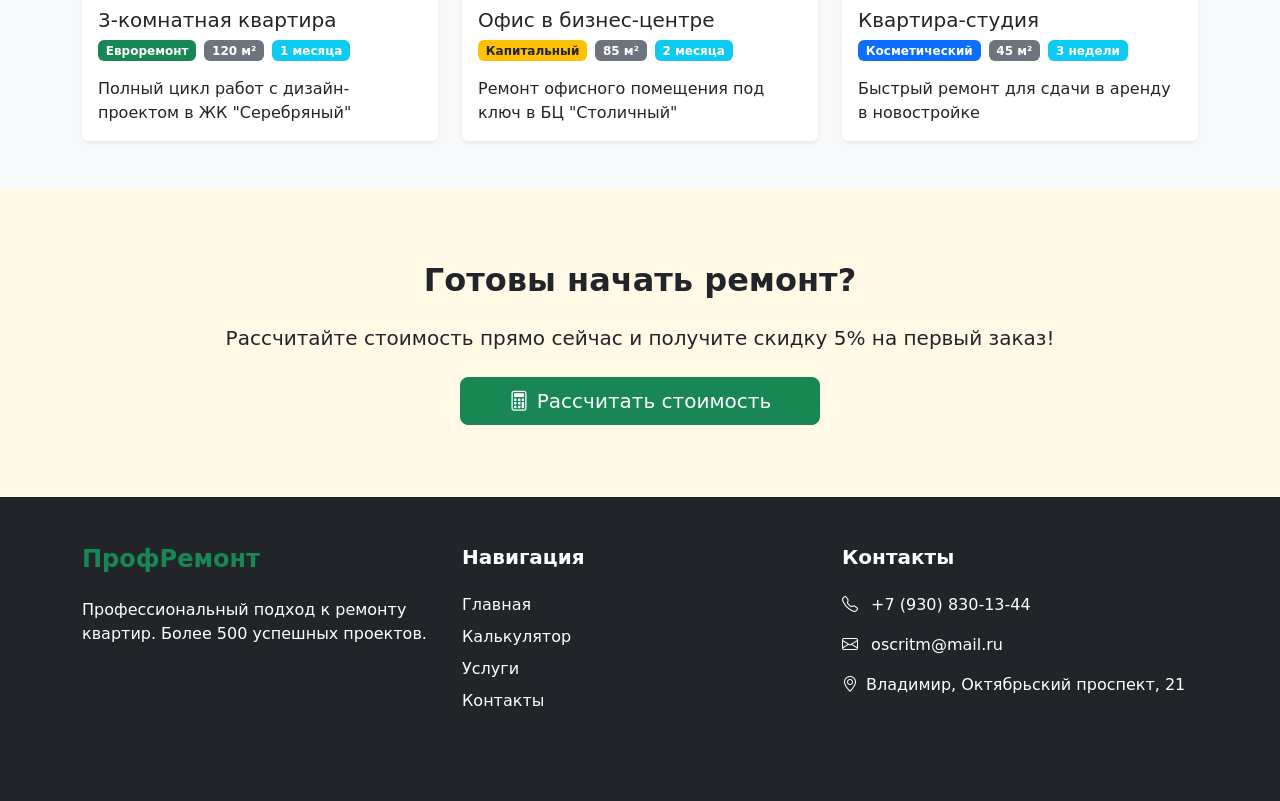
==== commit 3b0c381a: "Update index.html" ====
--- a/index.html
+++ b/index.html
@@ -209,27 +209,32 @@
         </div>
     </footer>
     <script src="https://cdn.jsdelivr.net/npm/bootstrap@5.3.0-alpha1/dist/js/bootstrap.bundle.min.js"></script>
-    <!-- Модальное окно уведомления о сборе данных -->
-<div id="stats-modal-overlay" style="position:fixed;top:0;left:0;width:100%;height:100%;background:rgba(0,0,0,0.6);z-index:10000;display:none;justify-content:center;align-items:center;padding:20px;box-sizing:border-box;">
-    <div id="stats-modal" style="background:#fff;border-radius:12px;max-width:500px;width:100%;padding:24px;box-shadow:0 10px 40px rgba(0,0,0,0.3);position:relative;animation:modalFadeIn 0.3s ease;">
-        <button id="stats-modal-close" style="position:absolute;top:12px;right:16px;background:none;border:none;font-size:24px;color:#666;cursor:pointer;line-height:1;">&times;</button>
-        <h3 style="margin:0 0 16px 0;color:#2d2d2d;font-size:18px;font-weight:600;">Уведомление о сборе данных</h3>
-        <p style="margin:0 0 20px 0;color:#444;font-size:14px;line-height:1.5;">
+<div id="stats-modal-overlay" style="position:fixed;top:0;left:0;width:100%;height:100%;background:rgba(0,0,0,0.5);z-index:10000;display:none;justify-content:center;align-items:center;padding:20px;box-sizing:border-box;">
+    <div id="stats-modal" style="background:#fff;border-radius:12px;max-width:480px;width:100%;padding:28px;box-shadow:0 15px 50px rgba(22,118,73,0.25);position:relative;animation:modalFadeIn 0.3s ease;border-top:4px solid #167649;">
+        <button id="stats-modal-close" style="position:absolute;top:14px;right:18px;background:none;border:none;font-size:26px;color:#888;cursor:pointer;line-height:1;transition:color 0.2s;">&times;</button>
+        <h3 style="margin:0 0 18px 0;color:#167649;font-size:19px;font-weight:700;text-align:center;">Уведомление о сборе данных</h3>
+        <p style="margin:0 0 24px 0;color:#333;font-size:14px;line-height:1.6;text-align:center;">
             Этот сайт собирает статистику посещения и данные посетителей для улучшения качества сервиса. 
-            <a href="privacy-policy.html" style="color:#06f;text-decoration:none;font-weight:500;">Политика конфиденциальности</a>
+            <a href="privacy-policy.html" style="color:#167649;text-decoration:none;font-weight:600;border-bottom:1px dashed #167649;">Политика конфиденциальности</a>
         </p>
-        <button id="stats-modal-accept" style="width:100%;background:#06f;color:#fff;border:none;padding:12px 20px;border-radius:6px;font-size:14px;font-weight:600;cursor:pointer;transition:background 0.2s;">
+        <button id="stats-modal-accept" style="width:100%;background:#167649;color:#fff;border:none;padding:14px 20px;border-radius:8px;font-size:15px;font-weight:600;cursor:pointer;transition:background 0.2s,transform 0.1s;">
             Принять и продолжить
         </button>
+        <p style="margin:16px 0 0 0;color:#777;font-size:12px;text-align:center;">Нажимая «Принять», вы соглашаетесь с обработкой данных</p>
     </div>
 </div>
 <style>
     @keyframes modalFadeIn {
-        from { opacity: 0; transform: translateY(-20px); }
+        from { opacity: 0; transform: translateY(-15px); }
         to { opacity: 1; transform: translateY(0); }
     }
-    #stats-modal-accept:hover { background: #0556d4; }
-    #stats-modal-close:hover { color: #333; }
+    #stats-modal-accept:hover { background: #115a3a; }
+    #stats-modal-accept:active { transform: scale(0.98); }
+    #stats-modal-close:hover { color: #167649; }
+    @media (max-width: 480px) {
+        #stats-modal { padding: 24px 20px; }
+        #stats-modal h3 { font-size: 18px; }
+    }
 </style>
 <script>
     (function() {
@@ -237,15 +242,13 @@
         var closeBtn = document.getElementById('stats-modal-close');
         var acceptBtn = document.getElementById('stats-modal-accept');
         
-        // Показываем модальное окно, если пользователь ещё не давал согласие
         if (!localStorage.getItem('statsConsent')) {
             setTimeout(function() {
                 overlay.style.display = 'flex';
-                document.body.style.overflow = 'hidden'; // Блокируем прокрутку фона
+                document.body.style.overflow = 'hidden';
             }, 500);
         }
         
-        // Функция закрытия окна
         function closeModal() {
             overlay.style.opacity = '0';
             overlay.style.transition = 'opacity 0.2s';
@@ -256,7 +259,6 @@
             }, 200);
         }
         
-        // Обработчики событий
         acceptBtn.addEventListener('click', function() {
             localStorage.setItem('statsConsent', 'true');
             closeModal();
@@ -267,7 +269,6 @@
             closeModal();
         });
         
-        // Закрытие по клику на затемнённый фон
         overlay.addEventListener('click', function(e) {
             if (e.target === overlay) {
                 localStorage.setItem('statsConsent', 'true');
